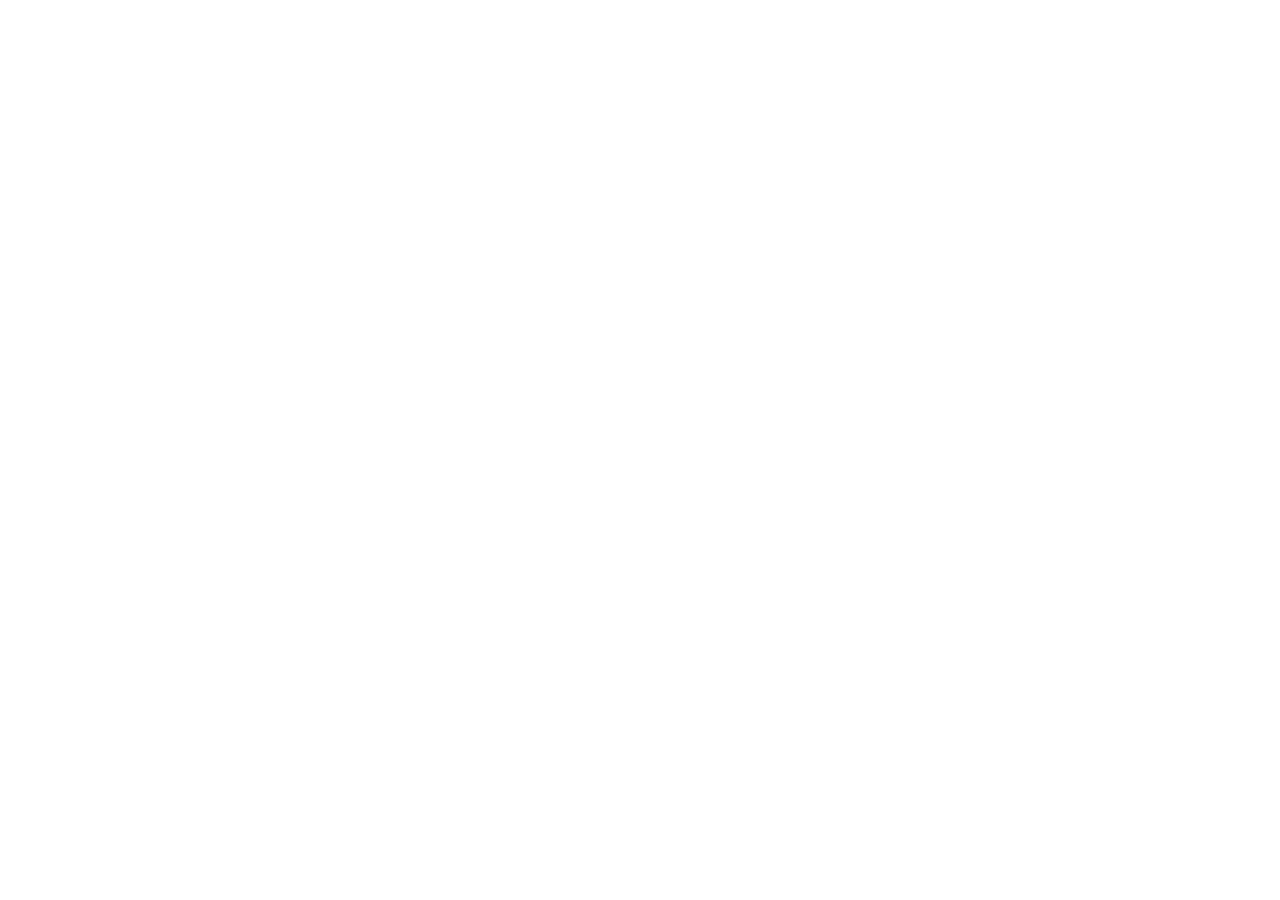
==== src/pages/index.html @ ed371bf7 "chore: init" ====
<!DOCTYPE html>
<html lang="en">
<head>
    <meta charset="UTF-8">
    <meta name="viewport" content="width=device-width, initial-scale=1.0">
    <link rel="shortcut icon" href="./../../assets/khaslana-logo-green.png" type="image/x-icon">
    <title>Khaslana</title>
</head>
<body>
    
</body>
</html>
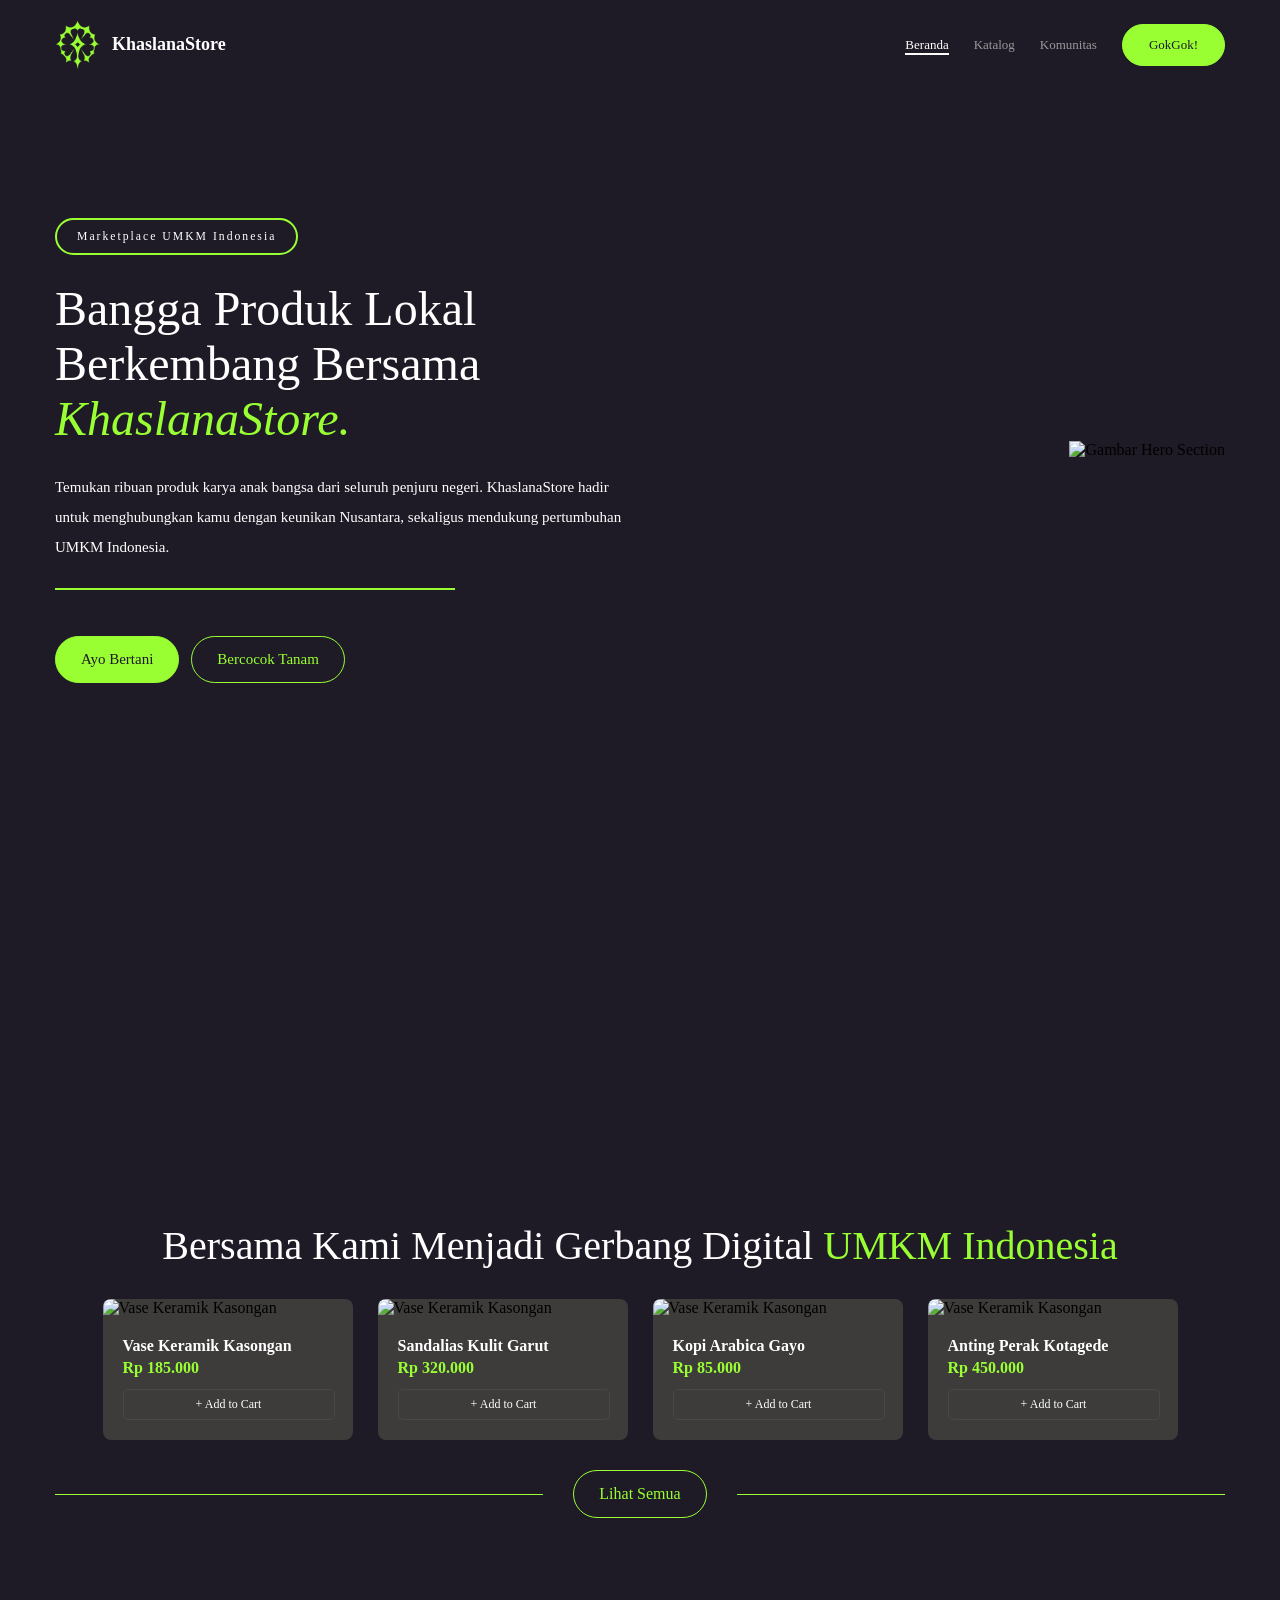
==== commit 75462206: "feat: add some animations" ====
--- a/src/pages/index.html
+++ b/src/pages/index.html
@@ -4,9 +4,135 @@
     <meta charset="UTF-8">
     <meta name="viewport" content="width=device-width, initial-scale=1.0">
     <link rel="shortcut icon" href="./../../assets/khaslana-logo-green.png" type="image/x-icon">
+    <link rel="stylesheet" href="./../styles/index.css">
     <title>Khaslana</title>
 </head>
 <body>
-    
+    <!-- navbar start -->
+    <nav class="navbar">
+        <div class="navbar-left">
+            <img
+                src="./../../assets/khaslana-logo-green.png"
+                alt="Logo Khaslana"
+                class="navbar-logo"
+            />    
+            <div class="logo-name">KhaslanaStore</div>
+        </div>
+        <div class="navbar-right">
+            <ul>
+                <li><a href="./index.html" class="navbar-active">Beranda</a></li>
+                <li><a href="./katalog/index.html">Katalog</a></li>
+                <li><a href="./komunitas/index.html">Komunitas</a></li>
+                <a href="#" class="btn-primary">
+                    GokGok!
+                </a>
+            </ul>
+        </div>
+    </nav>
+    <!-- navbar end -->
+
+    <!-- hero start -->
+    <section class="hero-section">
+        <div class="hero-left">
+            <div class="hero-tag">
+                <h3>Marketplace UMKM Indonesia</h3>
+            </div>   
+            <h1>
+                Bangga Produk Lokal Berkembang Bersama <i>KhaslanaStore.</i>
+            </h1>
+            <p>
+                Temukan ribuan produk karya anak bangsa dari seluruh penjuru negeri. KhaslanaStore hadir untuk menghubungkan kamu dengan keunikan Nusantara, sekaligus mendukung pertumbuhan UMKM Indonesia.
+            </p>
+            <div class="separator"></div>
+            <div class="hero-btn">
+                <a href="#" class="btn-primary">Ayo Bertani</a>
+                <a href="#" class="btn-secondary">Bercocok Tanam</a>
+            </div>
+        </div>
+        <div class="hero-right">
+            <img
+                src="./../../assets/hero-images.png"
+                alt="Gambar Hero Section"
+                class="hero-img"
+            />
+        </div>
+    </section>
+    <!-- hero end -->
+
+    <!-- umkm start -->
+    <section class="umkm-section">
+        <h2>Bersama Kami Menjadi Gerbang Digital <span>UMKM Indonesia</span></h2>
+
+        <div class="umkm-cards">
+            <div class="umkm-card">
+                <img src="./../../assets/vase-keramik.png" alt="Vase Keramik Kasongan">
+                <div class="umkm-data">
+                    <h4 class="umkm-name">
+                        Vase Keramik Kasongan
+                    </h4>
+                    <h4 class="umkm-price">
+                        Rp 185.000
+                    </h4>
+                    <div class="umkm-cart">
+                        <p>+ Add to Cart</p>
+                    </div>
+                </div>
+            </div>
+
+            <div class="umkm-card">
+                <img src="./../../assets/sendal-garut.png" alt="Vase Keramik Kasongan">
+                <div class="umkm-data">
+                    <h4 class="umkm-name">
+                        Sandalias Kulit Garut
+                    </h4>
+                    <h4 class="umkm-price">
+                        Rp 320.000
+                    </h4>
+                    <div class="umkm-cart">
+                        <p>+ Add to Cart</p>
+                    </div>
+                </div>
+            </div>
+
+            <div class="umkm-card">
+                <img src="./../../assets/kopi-gayo.png" alt="Vase Keramik Kasongan">
+                <div class="umkm-data">
+                    <h4 class="umkm-name">
+                        Kopi Arabica Gayo
+                    </h4>
+                    <h4 class="umkm-price">
+                        Rp 85.000
+                    </h4>
+                    <div class="umkm-cart">
+                        <p>+ Add to Cart</p>
+                    </div>
+                </div>
+            </div>
+
+            <div class="umkm-card">
+                <img src="./../../assets/anting-perak.png" alt="Vase Keramik Kasongan">
+                <div class="umkm-data">
+                    <h4 class="umkm-name">
+                        Anting Perak Kotagede
+                    </h4>
+                    <h4 class="umkm-price">
+                        Rp 450.000
+                    </h4>
+                    <div class="umkm-cart">
+                        <p>+ Add to Cart</p>
+                    </div>
+                </div>
+            </div>
+        </div>
+
+        <div class="umkm-outline">
+            <div class="umkm-separator"></div>
+            <a href="#" class="btn-secondary">
+                Lihat Semua
+            </a>
+            <div class="umkm-separator"></div>
+        </div>
+    </section>
+    <!-- umkm end -->
 </body>
 </html>
--- a/src/styles/index.css
+++ b/src/styles/index.css
@@ -0,0 +1,511 @@
+@import url('https://fonts.googleapis.com/css2?family=Google+Sans:ital,opsz,wght@0,17..18,400..700;1,17..18,400..700&display=swap');
+
+* {
+    margin: 0;
+    padding: 0;
+}
+
+body {
+    background-color: #1E1B26;
+    font-family: 'Google Sans';
+}
+
+/* navbar start */
+.navbar {
+    display: flex;
+    position: fixed;
+    justify-content: space-between;
+    align-items: center;
+    padding: 20px 55px;
+    width: 100%;
+    box-sizing: border-box;
+}
+
+.navbar-logo {
+    width: 45px;
+}
+
+.navbar-left {
+    display: flex;
+    flex-direction: row;
+    align-items: center;
+    color: white;
+    font-weight: bold;
+    font-size: 18px;
+    gap: 12px;
+}
+
+.navbar-right ul {
+    display: flex;
+    flex-direction: row;
+    align-items: center;
+    list-style: none;
+    gap: 25px;
+    font-size: 13px;
+    font-weight: 500;
+}
+
+.navbar-right li a {
+    position: relative;
+    color: #989898;
+    text-decoration: none;
+    transition: color 200ms ease;
+}
+
+.navbar-right li a::after {
+    content: "";
+    position: absolute;
+    left: 0;
+    bottom: -3px;
+    width: 100%;
+    height: 2px;
+    background-color: white;
+    transform: scaleX(0);
+    transform-origin: left;
+    transition: transform 250ms cubic-bezier(.4,0,.2,1);
+}
+
+.navbar-right li a:hover {
+    color: white;
+}
+
+.navbar-right li a:hover::after {
+    transform: scaleX(1);
+}
+
+.navbar-right li a.navbar-active {
+    color: white;
+}
+
+.navbar-right li a.navbar-active::after {
+    transform: scaleX(1);
+}
+
+.navbar-right .btn-primary {
+    color: #1E1B26;
+    background-color: #99FF33;
+    padding: 12px 26px;
+    border-radius: 100px;
+}
+/* navbar end */
+
+/* hero start */
+.hero-section {
+    display: flex;
+    height: 100vh;
+    justify-content: space-between;
+    align-items: center;
+    padding: 0 55px;
+    gap: 30px;
+}
+
+.hero-section h1 {
+    font-weight: 500;
+    color: white;
+    font-size: 48px;
+    max-width: 600px;
+}
+
+.hero-section h1 i {
+    color: #99FF33;
+}
+
+.hero-left {
+    display: flex;
+    flex-direction: column;
+    gap: 26px;
+    flex: 1;
+}
+
+.hero-left p {
+    color: white;
+    font-size: 15px;
+    max-width: 570px;
+    line-height: 30px;
+}
+
+.hero-left .separator {
+    background-color: #99FF33;
+    height: 2px;
+    width: 400px;
+}
+
+.hero-tag h3 {
+    font-weight: 300;
+}
+
+.hero-tag {
+    color: white;
+    font-weight: 200;
+    font-size: 10px;
+    border: 2px solid #99FF33;
+    border-radius: 100px;
+    padding: 10px 20px;
+    width: fit-content;
+    letter-spacing: 2px;
+    transition: all;
+    transition-duration: 200ms;
+}
+
+.hero-tag:hover {
+    letter-spacing: 3px;
+    transition: all;
+    transition-duration: 200ms;
+}
+
+.hero-right .hero-img {
+    width: 100%;
+    max-width: 400px;
+}
+
+.hero-btn {
+    display: flex;
+    gap: 12px;
+    margin-top: 20px;
+}
+
+.hero-btn a {
+    padding: 14px 25px;
+    font-size: 15px;
+    font-weight: 500;
+    border-radius: 100px;
+    text-decoration: none;
+}
+/* hero end */
+
+/* btn style start */
+.btn-primary {
+    color: #1E1B26;
+    background-color: #99FF33;
+    border: 1px #99FF33 solid;
+    border-radius: 100px;
+    padding: 14px 25px;
+    font-weight: 500;
+    text-decoration: none;
+    transition: all;
+    transition-duration: 300ms;
+}
+
+.btn-primary:hover {
+    color: #99FF33;
+    background-color: transparent;
+    transition: all;
+    transition-duration: 200ms;
+}
+
+.btn-secondary {
+    color: #99FF33;
+    border: 1px #99FF33 solid;
+    text-decoration: none;
+    border-radius: 100px;
+    padding: 14px 25px;
+    font-weight: 500;
+    transition: all;
+    transition-duration: 300ms;
+}
+
+.btn-secondary:hover {
+    color: #1E1B26;
+    background-color: #99FF33;
+    transition: all;
+    transition-duration: 200ms;
+}
+/* btn style end */
+
+/* umkm start */
+.umkm-section {
+    display: flex;
+    flex-direction: column;
+    align-items: center;
+    justify-content: center;
+    height: 100vh;
+    padding: 20px 55px;
+    gap: 30px;
+}
+
+.umkm-section h2 {
+    font-weight: 500;
+    font-size: 40px;
+    text-align: center;
+    color: white;
+}
+
+.umkm-section h2 span {
+    color:#99FF33;
+}
+
+.umkm-cards {
+    display: grid;
+    grid-template-columns: repeat(4, 1fr);
+    gap: 25px;
+}
+
+.umkm-card {
+    display: flex;
+    flex-direction: column;
+    background-color: #3d3c3b;
+    border-radius: 8px;
+    width: 100%;
+    max-width: 500px;
+}
+
+.umkm-card img {
+    border-radius: 8px 8px 0 0;
+    width: 250px;
+}
+
+.umkm-data {
+    display: flex;
+    flex-direction: column;
+    gap: 4px;
+    padding: 20px 20px;
+}
+
+.umkm-card .umkm-name {
+    color: white;
+}
+
+.umkm-card .umkm-price {
+    color: #99FF33;
+}
+
+.umkm-cart {
+    color: white;
+    display: flex;
+    align-items: center;
+    justify-items: center;
+    text-align: center;
+    border: 1.5px #494847 solid;
+    padding: 7px 0;
+    width: 100%;
+    border-radius: 5px;
+    margin-top: 8px;
+}
+
+.umkm-cart p {
+    width: 100%;
+    font-size: 12px;
+}
+
+.umkm-outline {
+    display: flex;
+    justify-content: space-between;
+    align-items: center;
+    width: 100%;
+    gap: 30px;
+}
+
+.umkm-separator {
+    height: 1px;
+    width: 100%;
+    background-color: #99FF33;
+    flex: 1;
+}
+/* umkm end */
+
+/* responsive needs */
+@media (min-width: 1533px) {
+    .navbar {
+        padding: 25px 60px;
+    }
+
+    .navbar-logo {
+        width: 60px;
+    }
+
+    .navbar-left {
+        font-size: 24px;
+    }
+
+    .navbar-right ul {
+        font-size: 18px;
+    }
+
+    .navbar-right a {
+        color: #989898;
+        text-decoration: none;
+    }
+
+    .navbar-right .btn-primary {
+        padding: 16px 26px;
+    }
+
+    .hero-section {
+        padding: 0 65px;
+    }
+
+    .hero-section h1 {
+        font-size: 70px;
+        max-width: 750px;
+    }
+
+    .hero-left p {
+        font-size: 20px;
+        max-width: 700px;
+    }
+
+    .hero-tag {
+        font-size: 13px;
+        padding: 15px 25px;
+    }
+
+    .hero-right .hero-img {
+        max-width: 550px;
+    }
+
+    .hero-btn {
+        display: flex;
+        gap: 12px;
+        margin-top: 20px;
+    }
+
+    .hero-btn a {
+        padding: 18px 35px;
+        font-size: 19px;
+        font-weight: 500;
+        border-radius: 100px;
+        text-decoration: none;
+    }
+
+    .umkm-section {
+        display: flex;
+        flex-direction: column;
+        align-items: center;
+        justify-content: center;
+        height: 100vh;
+        padding: 20px 55px;
+        gap: 30px;
+    }
+
+    .umkm-section h2 {
+        font-weight: 500;
+        font-size: 40px;
+        text-align: center;
+        color: white;
+    }
+
+    .umkm-section h2 span {
+        color:#99FF33;
+    }
+
+    .umkm-cards {
+        display: grid;
+        grid-template-columns: repeat(4, 1fr);
+        gap: 25px;
+    }
+
+    .umkm-card {
+        display: flex;
+        flex-direction: column;
+        background-color: #3d3c3b;
+        border-radius: 8px;
+        width: 100%;
+        max-width: 500px;
+    }
+
+    .umkm-card img {
+        border-radius: 8px 8px 0 0;
+        width: 250px;
+    }
+
+    .umkm-data {
+        display: flex;
+        flex-direction: column;
+        gap: 4px;
+        padding: 20px 20px;
+    }
+
+    .umkm-card .umkm-name {
+        color: white;
+    }
+
+    .umkm-card .umkm-price {
+        color: #99FF33;
+    }
+
+    .umkm-cart {
+        color: white;
+        display: flex;
+        align-items: center;
+        justify-items: center;
+        text-align: center;
+        border: 1.5px #494847 solid;
+        padding: 7px 0;
+        width: 100%;
+        border-radius: 5px;
+        margin-top: 8px;
+    }
+
+    .umkm-cart p {
+        width: 100%;
+        font-size: 12px;
+    }
+
+    .umkm-outline {
+        display: flex;
+        justify-content: space-between;
+        align-items: center;
+        width: 100%;
+        gap: 30px;
+    }
+
+    .umkm-separator {
+        height: 1px;
+        width: 100%;
+        background-color: #99FF33;
+        flex: 1;
+    }
+}
+
+@media (max-width: 1080px) {
+    .umkm-section {
+        height: 130vh;
+    }
+
+    .umkm-cards {
+        display: grid;
+        grid-template-columns: repeat(2, 1fr);
+        gap: 25px;
+    }
+}
+
+@media (max-width: 768px) {
+    .hero-section {
+        flex-direction: column;
+        justify-content: start;
+        height: 120vh;
+        padding: 100px 55px;
+        gap: 50px;
+    }
+
+    .hero-left {
+        display: flex;
+        flex-direction: column;
+        gap: 26px;
+        flex: 0;
+    }
+
+    .umkm-section {
+        height: 150vh;
+    }
+
+    .hero-right {
+        width: 100%;
+    }
+
+    .hero-right .hero-img {
+        width: 100%;
+    }
+}
+
+@media (max-width: 500px) {
+    .umkm-section {
+        height: 250vh;
+    }
+
+    .umkm-cards {
+        display: grid;
+        grid-template-columns: repeat(1, 1fr);
+        gap: 25px;
+    }
+}
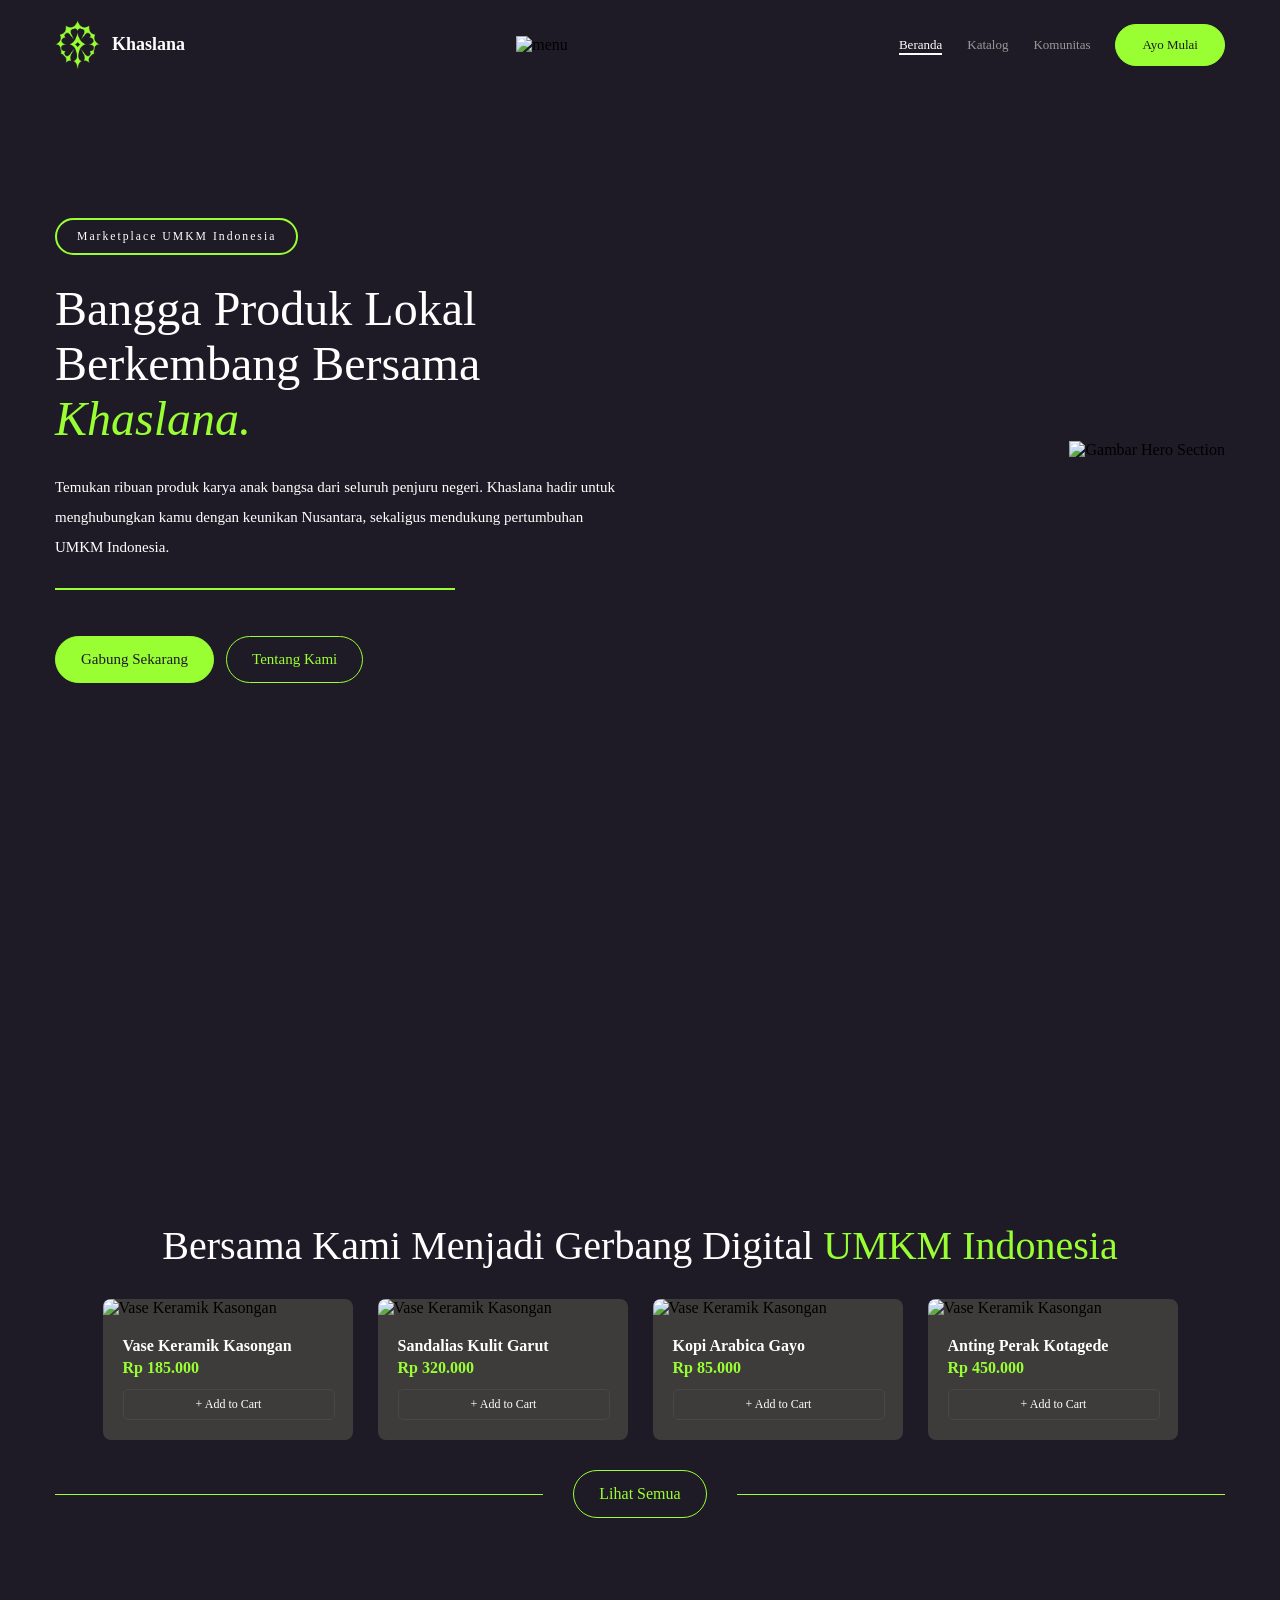
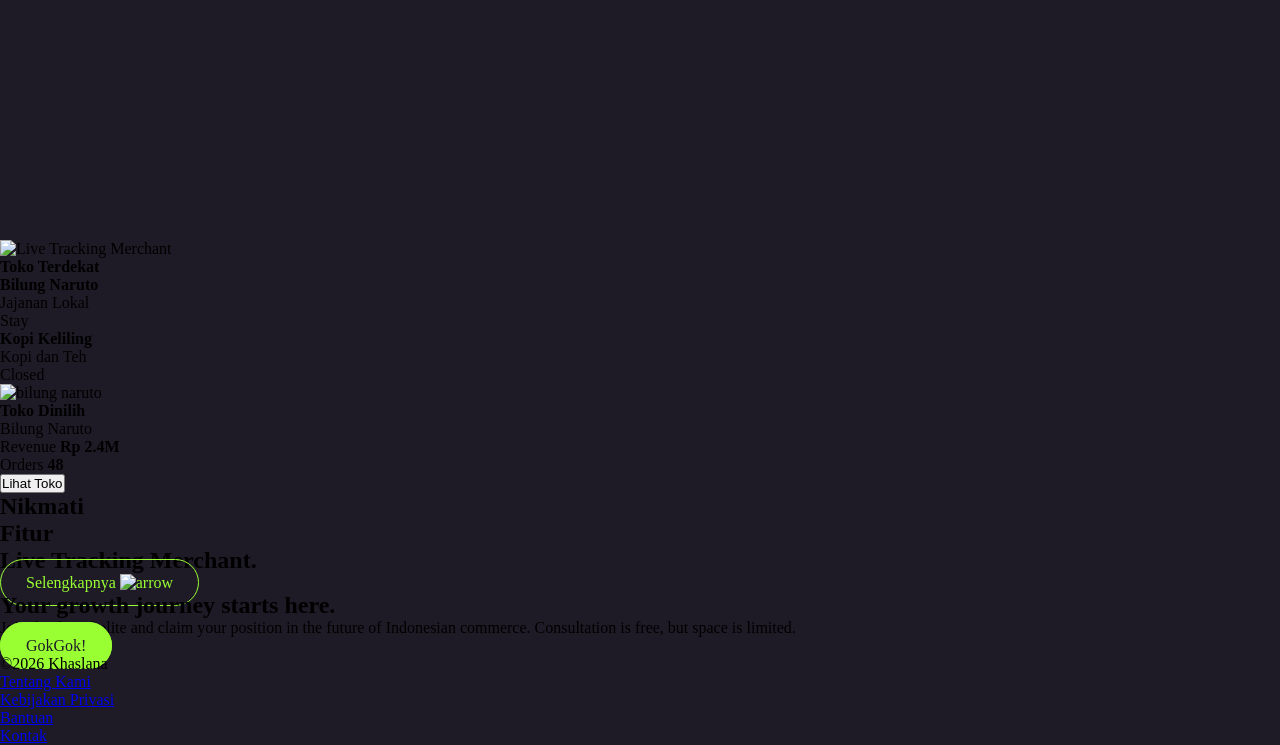
==== commit 33f9f05f: "feat: add back to home button and refactor code" ====
--- a/src/pages/index.html
+++ b/src/pages/index.html
@@ -16,15 +16,18 @@
                 alt="Logo Khaslana"
                 class="navbar-logo"
             />    
-            <div class="logo-name">KhaslanaStore</div>
+            <div class="logo-name">Khaslana</div>
+        </div>
+        <div class="navbar-toggle">
+            <img src="./../../assets/hamburger.png" alt="menu">
         </div>
         <div class="navbar-right">
             <ul>
                 <li><a href="./index.html" class="navbar-active">Beranda</a></li>
                 <li><a href="./katalog/index.html">Katalog</a></li>
                 <li><a href="./komunitas/index.html">Komunitas</a></li>
-                <a href="#" class="btn-primary">
-                    GokGok!
+                <a href="./auth/register.html" class="btn-primary">
+                    Ayo Mulai
                 </a>
             </ul>
         </div>
@@ -38,15 +41,15 @@
                 <h3>Marketplace UMKM Indonesia</h3>
             </div>   
             <h1>
-                Bangga Produk Lokal Berkembang Bersama <i>KhaslanaStore.</i>
+                Bangga Produk Lokal Berkembang Bersama <i>Khaslana.</i>
             </h1>
             <p>
-                Temukan ribuan produk karya anak bangsa dari seluruh penjuru negeri. KhaslanaStore hadir untuk menghubungkan kamu dengan keunikan Nusantara, sekaligus mendukung pertumbuhan UMKM Indonesia.
+                Temukan ribuan produk karya anak bangsa dari seluruh penjuru negeri. Khaslana hadir untuk menghubungkan kamu dengan keunikan Nusantara, sekaligus mendukung pertumbuhan UMKM Indonesia.
             </p>
             <div class="separator"></div>
             <div class="hero-btn">
-                <a href="#" class="btn-primary">Ayo Bertani</a>
-                <a href="#" class="btn-secondary">Bercocok Tanam</a>
+                <a href="#" class="btn-primary">Gabung Sekarang</a>
+                <a href="#" class="btn-secondary">Tentang Kami</a>
             </div>
         </div>
         <div class="hero-right">
@@ -134,5 +137,108 @@
         </div>
     </section>
     <!-- umkm end -->
+
+    <!-- tracking start -->
+     <section class="tracking-section">
+        <div class="tracking-container">
+            <div class="tracking-left">
+                <div class="tracking-map">
+                    <img src="./../../assets/map.png" alt="Live Tracking Merchant">
+
+                    <div class="map-panel-left">
+                        <h4>Toko Terdekat</h4>
+                        <div class="store-item">
+                            <div>
+                                <strong>Bilung Naruto</strong>
+                                <p>Jajanan Lokal</p>
+                            </div>
+                            <span class="status open">Stay</span>
+                        </div>
+                        <div class="store-item">
+                            <div>
+                                <strong>Kopi Keliling</strong>
+                                <p>Kopi dan Teh</p>
+                            </div>
+                            <span class="status closed">Closed</span>
+                        </div>
+                    </div>
+                    <div class="map-panel-right">
+                        <div class="merchant-header">
+                            <img src="./../../assets/bilung-naruto.png" alt="bilung naruto">
+                            <div>
+                                <strong>Toko Dinilih</strong>
+                                <p>Bilung Naruto</p>
+                            </div>
+                        </div>
+                        <div class="merchant-stats">
+                            <div>
+                                <span>Revenue</span>
+                                <strong>Rp 2.4M</strong>
+                            </div>
+                            <div>
+                                <span>Orders</span>
+                                <strong>48</strong>
+                            </div>
+                        </div>
+                        <button>Lihat Toko</button>
+                    </div>
+                    <div class="map-marker"></div>
+                </div>
+            </div>
+            <div class="tracking-right">
+                <h2>
+                    Nikmati<br>
+                    Fitur<br>
+                    <span>Live Tracking Merchant.</span>
+                </h2>
+                <a href="#" class="btn-secondary tracking-btn">
+                    Selengkapnya
+                    <img src="./../../assets/arrow-kanan-atas.png" alt="arrow">
+                </a>
+            </div>
+        </div>
+    </section>
+    <!-- tracking end -->
+
+    <!-- cta start -->
+     <section class="cta-section">
+        <div class="cta-card">
+            <h2>
+                Your growth journey <span>starts here</span>.
+            </h2>
+            <p>
+                Join the digital elite and claim your position in the future of
+                Indonesian commerce. Consultation is free, but space is limited.
+            </p>
+            <a href="#" class="btn-primary cta-btn">GokGok!</a>
+        </div>
+    </section>
+    <!-- cta end -->
+
+    <!-- footer start -->
+    <footer class="footer">
+        <div class="footer-left">
+            <p>&copy;2026 Khaslana</p>
+        </div>
+        <div class="footer-right">
+            <ul>
+                <a href="#">
+                    <li>Tentang Kami</li>
+                </a>
+                <a href="#">
+                    <li>Kebijakan Privasi</li>
+                </a>
+                <a href="#">
+                    <li>Bantuan</li>
+                </a>
+                <a href="#">
+                    <li>Kontak</li>
+                </a>
+            </ul>
+        </div>
+    </footer>
+    <!-- footer end -->
+
+    <script src="./../scripts/index.js" defer></script>
 </body>
 </html>
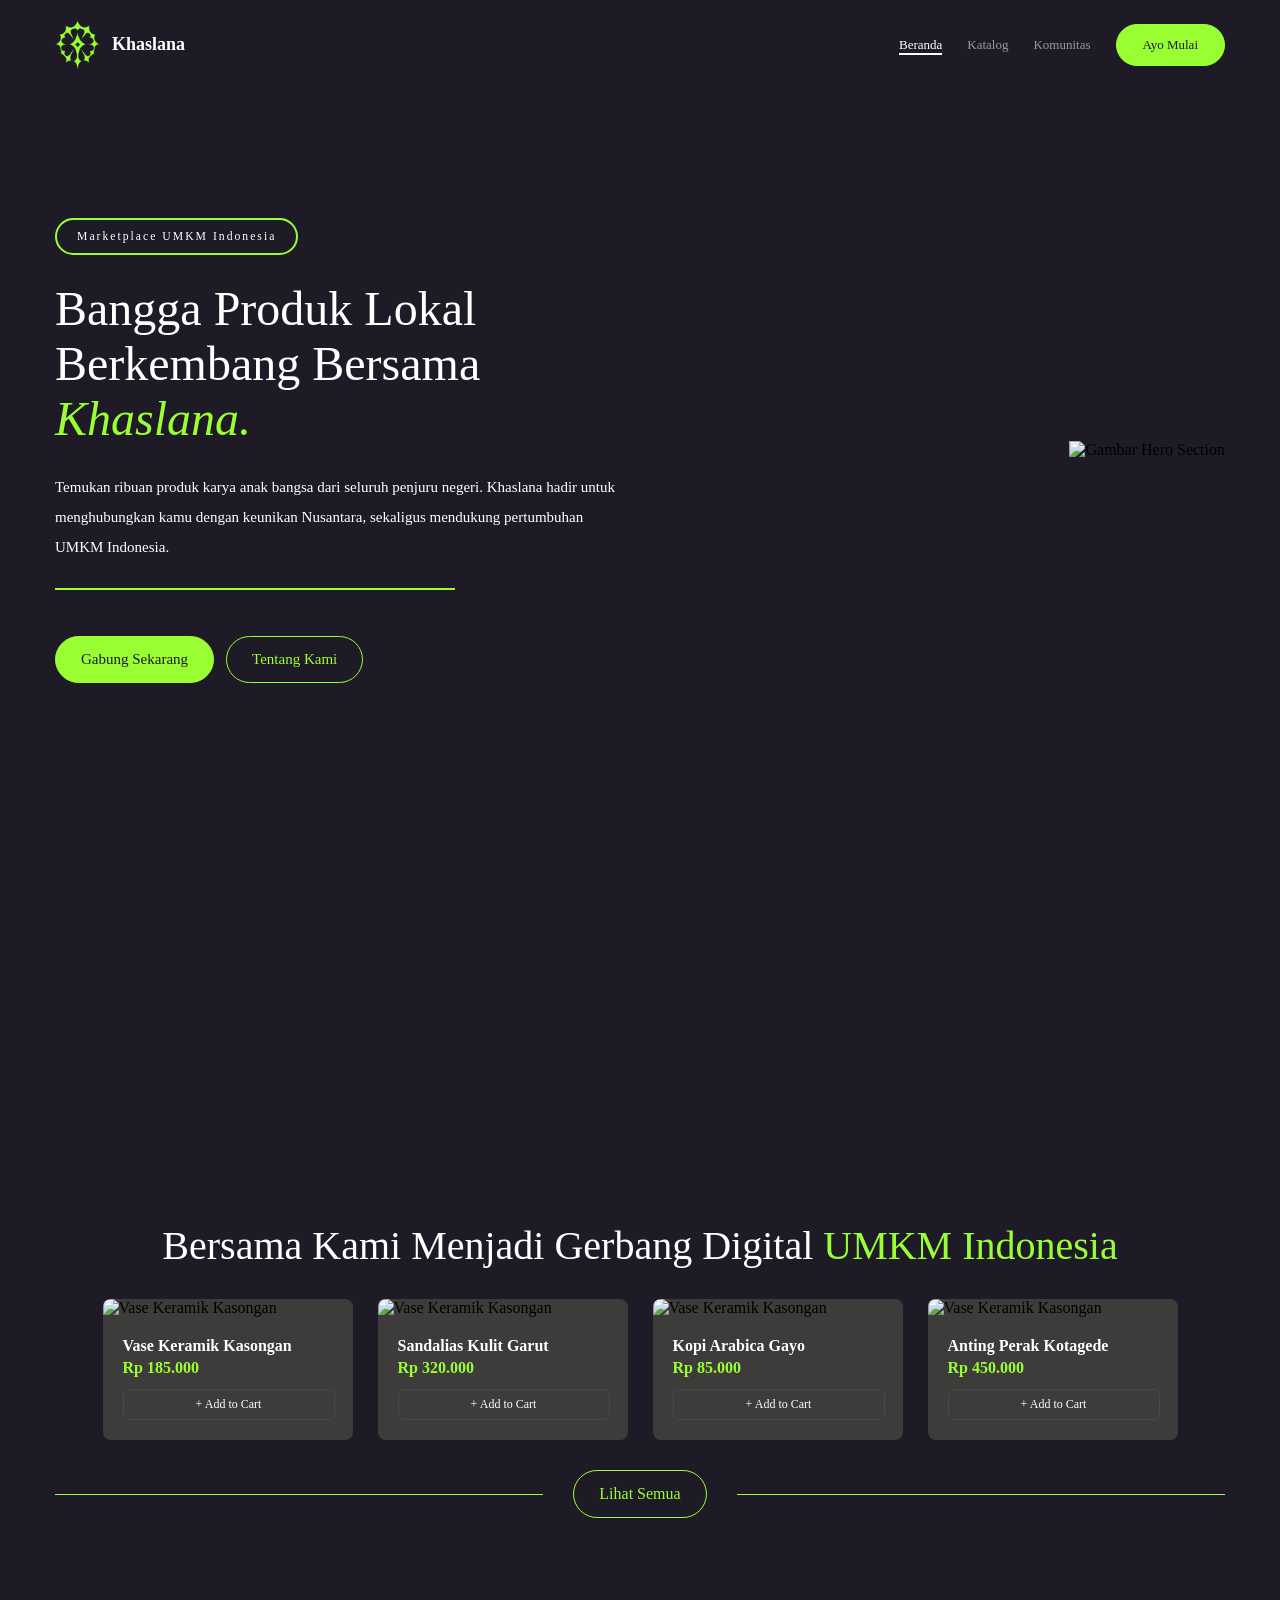
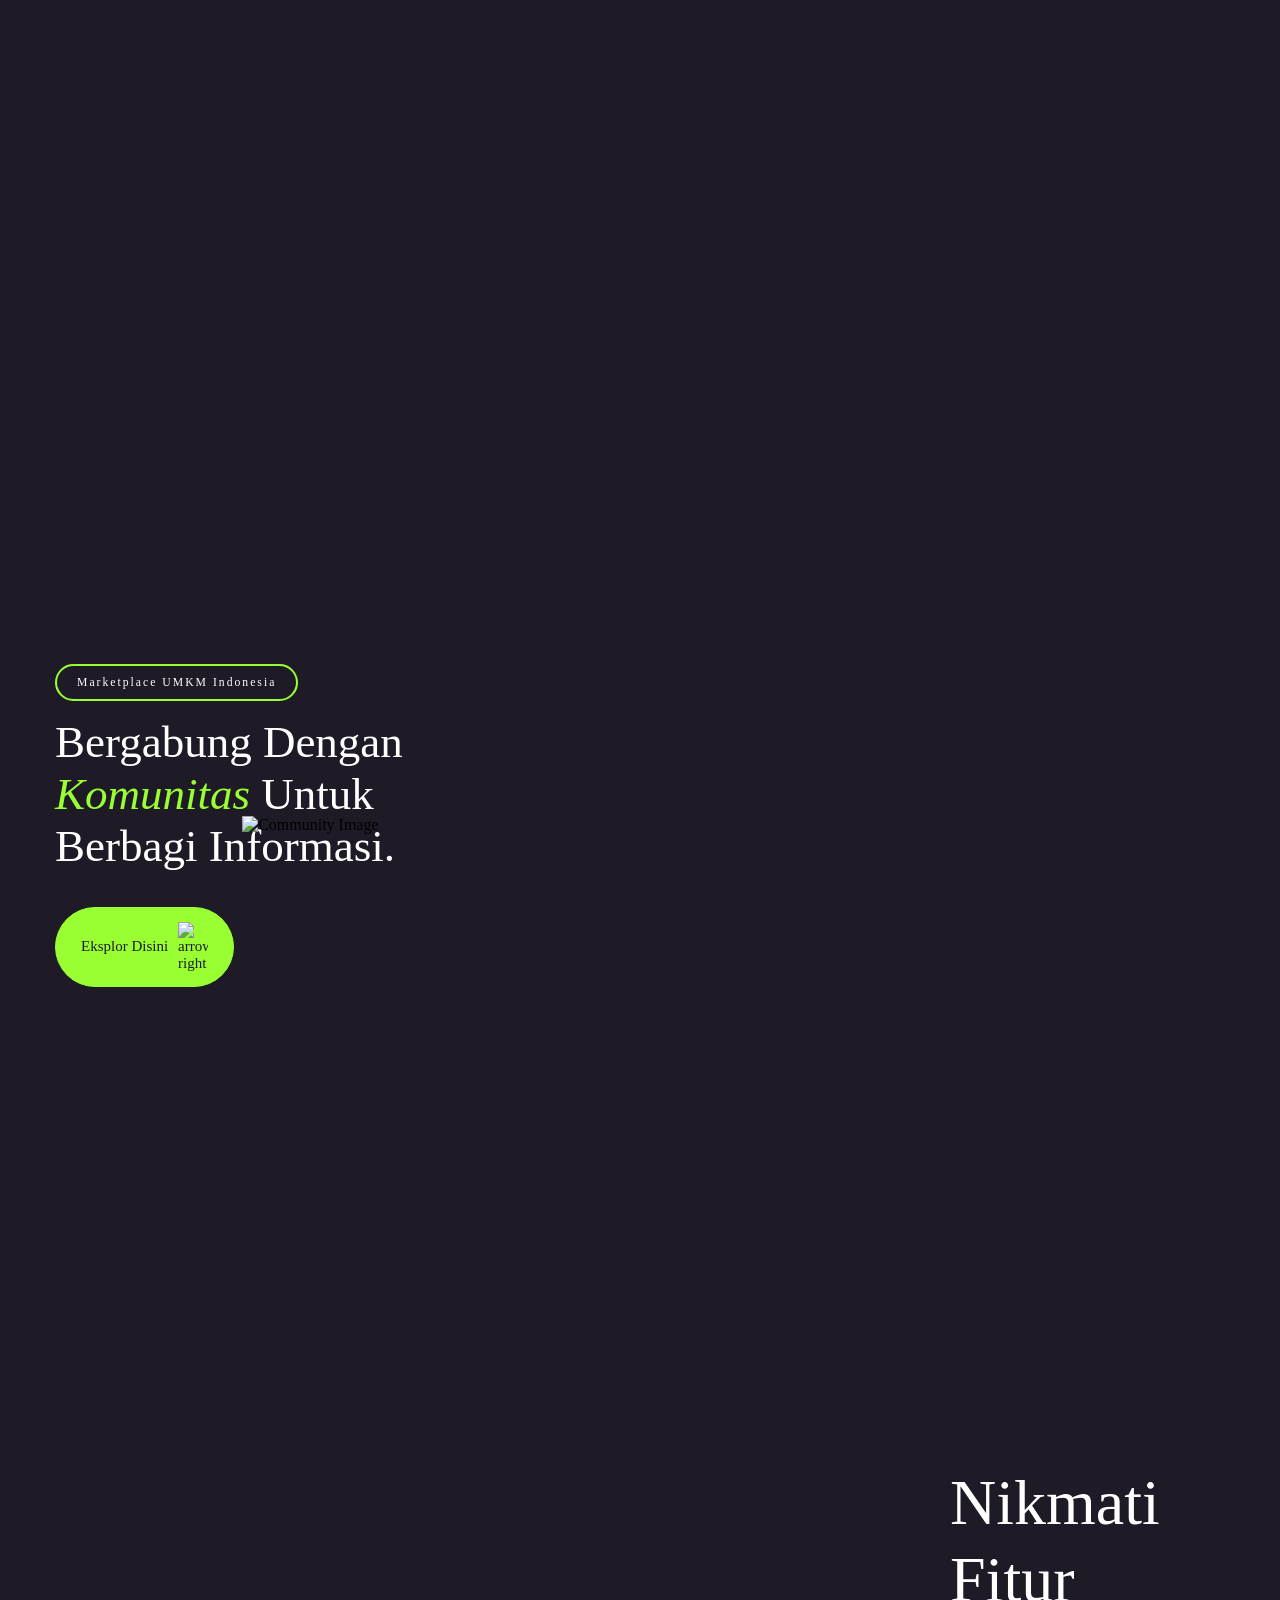
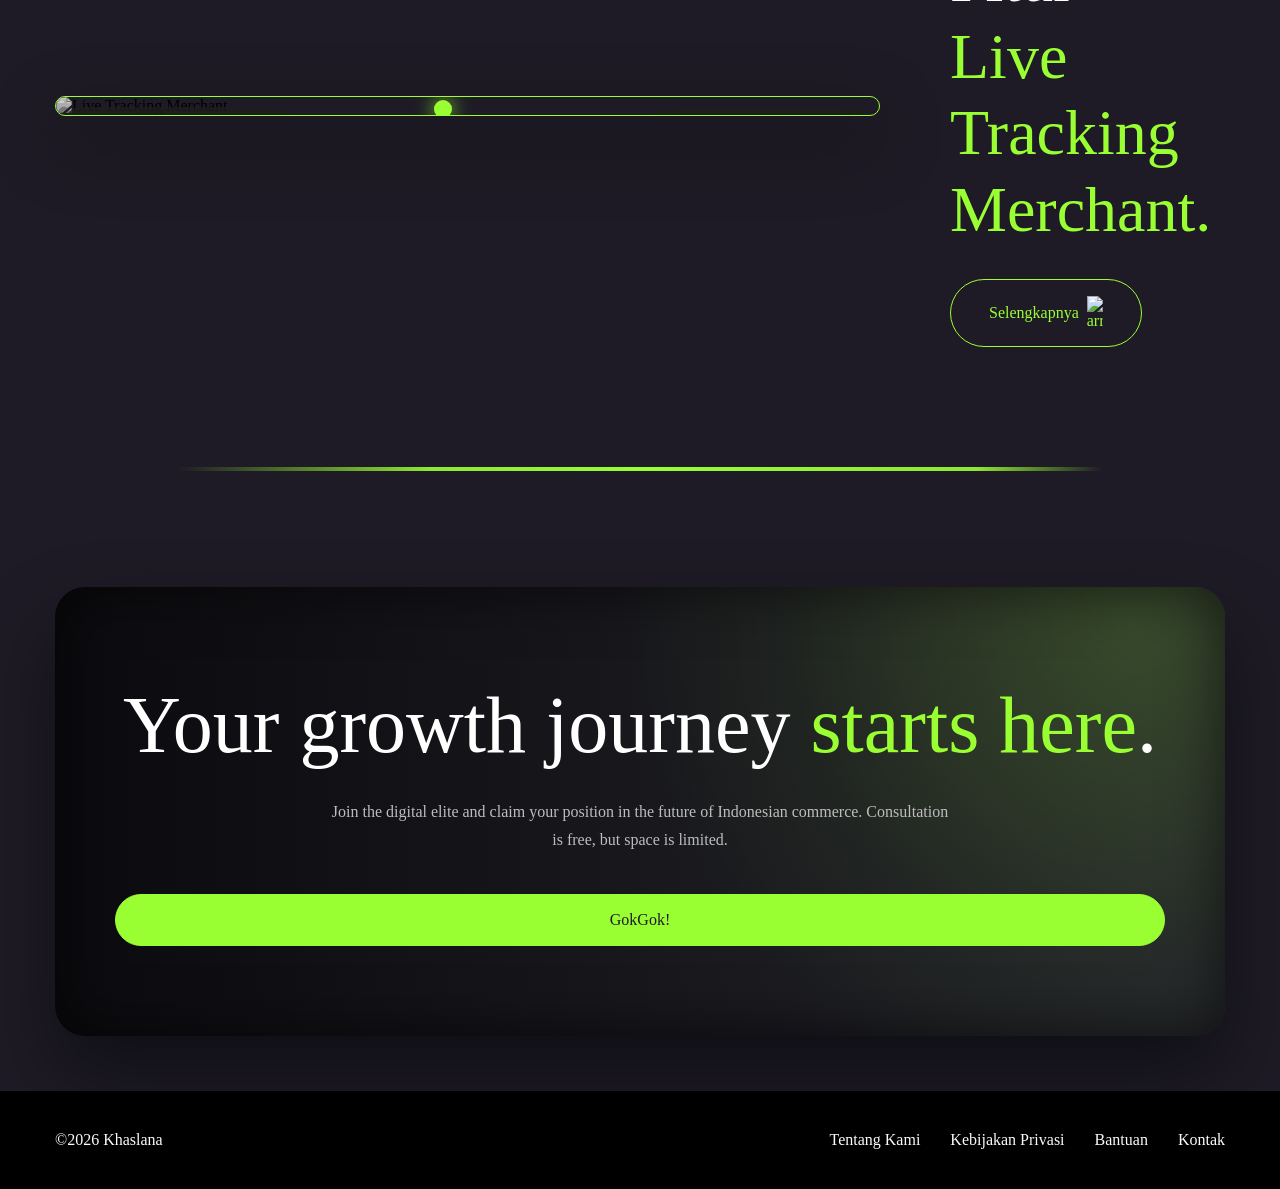
==== commit 022361d2: "chore: merge" ====
--- a/src/pages/index.html
+++ b/src/pages/index.html
@@ -37,7 +37,7 @@
     <!-- hero start -->
     <section class="hero-section">
         <div class="hero-left">
-            <div class="hero-tag">
+            <div class="tag">
                 <h3>Marketplace UMKM Indonesia</h3>
             </div>   
             <h1>
@@ -138,6 +138,28 @@
     </section>
     <!-- umkm end -->
 
+    <!-- community start -->
+    <section class="community-section">
+        <div class="community-left">
+            <div class="tag">
+                <h3>Marketplace UMKM Indonesia</h3>
+            </div>
+            <h2>
+                Bergabung Dengan <i>Komunitas</i> Untuk Berbagi Informasi.
+            </h2>
+            <div class="hero-btn">
+                <a href="#" class="btn-primary community-link">Eksplor Disini
+                    <img src="./../../assets/right-arrow-dark.png" alt="arrow right" width="30px">
+                </a>
+            </div>
+        </div>
+        <div class="community-right">
+            <div class="community-img">
+                <img src="./../../assets/community-img.png" alt="Community Image">
+            </div>
+        </div>
+    </section>
+
     <!-- tracking start -->
      <section class="tracking-section">
         <div class="tracking-container">
--- a/src/styles/index.css
+++ b/src/styles/index.css
@@ -5,9 +5,11 @@
     padding: 0;
 }
 
-body {
+html, body {
     background-color: #1E1B26;
     font-family: 'Google Sans';
+    overflow-x: hidden;
+    max-width: 100vw;
 }
 
 /* navbar start */
@@ -18,7 +20,32 @@
     align-items: center;
     padding: 20px 55px;
     width: 100%;
+    left: 50%;
+    top: 0;
     box-sizing: border-box;
+    background: transparent;
+    border-radius: 999px;
+    z-index: 999;
+
+    transform: translateX(-50%) translateY(0) scale(1);
+    transition:
+        transform 500ms cubic-bezier(.22,1,.36,1),
+        padding 450ms ease,
+        background 450ms ease,
+        box-shadow 450ms ease,
+        backdrop-filter 450ms ease;
+}
+
+.navbar.navbar-scrolled {
+    padding: 12px 35px;
+
+    transform: translateX(-50%) translateY(15px) scale(0.92);
+    background: rgba(30, 27, 38, 0.75);
+    backdrop-filter: blur(14px);
+    -webkit-backdrop-filter: blur(14px);
+
+    border: 1px solid rgba(255,255,255,0.08);
+    box-shadow: 0 10px 30px rgba(0,0,0,0.25);
 }
 
 .navbar-logo {
@@ -87,12 +114,23 @@
     padding: 12px 26px;
     border-radius: 100px;
 }
+
+.navbar-toggle {
+    display: none;
+    cursor: pointer;
+    z-index: 1001;
+}
+
+.navbar-toggle img {
+    width: 28px;
+}
 /* navbar end */
 
 /* hero start */
 .hero-section {
     display: flex;
-    height: 100vh;
+    min-height: 100vh;
+    height: auto;
     justify-content: space-between;
     align-items: center;
     padding: 0 55px;
@@ -103,6 +141,7 @@
     font-weight: 500;
     color: white;
     font-size: 48px;
+    width: 100%;
     max-width: 600px;
 }
 
@@ -121,20 +160,21 @@
     color: white;
     font-size: 15px;
     max-width: 570px;
+    width: 100%;
     line-height: 30px;
 }
 
 .hero-left .separator {
     background-color: #99FF33;
     height: 2px;
-    width: 400px;
-}
-
-.hero-tag h3 {
+    width: min(400px, 100%);
+}
+
+.tag h3 {
     font-weight: 300;
 }
 
-.hero-tag {
+.tag {
     color: white;
     font-weight: 200;
     font-size: 10px;
@@ -147,7 +187,7 @@
     transition-duration: 200ms;
 }
 
-.hero-tag:hover {
+.tag:hover {
     letter-spacing: 3px;
     transition: all;
     transition-duration: 200ms;
@@ -175,6 +215,9 @@
 
 /* btn style start */
 .btn-primary {
+    display: flex;
+    align-items: center;
+    justify-content: center;
     color: #1E1B26;
     background-color: #99FF33;
     border: 1px #99FF33 solid;
@@ -218,7 +261,8 @@
     flex-direction: column;
     align-items: center;
     justify-content: center;
-    height: 100vh;
+    min-height: 100vh;
+    height: auto;
     padding: 20px 55px;
     gap: 30px;
 }
@@ -303,6 +347,372 @@
 }
 /* umkm end */
 
+/* community start */
+.community-section {
+    display: flex;
+    align-items: center;
+    justify-content: space-between;
+    width: 100%;
+    min-height: 130vh;
+    height: auto;
+    padding: 0px 55px 55px;
+    gap: 30px;
+    overflow: hidden;
+}
+
+.community-left {
+    display: flex;
+    flex: 1;
+    position: relative;
+    flex-direction: column;
+    color: white;
+    gap: 15px;
+}
+
+.community-left h2 {
+    font-size: 45px;
+    font-weight: 500;
+}
+
+.community-left i {
+    color: #99FF33;
+}
+
+.community-link {
+    display: flex;
+    align-items: center;
+    gap: 10px;
+}
+
+.community-right {
+    display: flex;
+    flex: 2.5;
+    position: relative;
+    z-index: 10;
+}
+
+.community-img {
+    position: relative;
+    max-width: 100%;
+    height: 100%;
+}
+
+.community-img img {
+    position: absolute;
+    width: 1000px;
+    top: 50%;
+    left: -200px;
+    z-index: 1;
+    transform: translateY(-50%);
+}
+
+/* community end */
+
+/* tracking start */
+.tracking-section {
+    padding: 0px 55px 120px;
+    display: flex;
+    justify-content: center;
+    align-items: center;
+}
+
+.tracking-container {
+    max-width: 1200px;
+    width: 100%;
+    display: flex;
+    align-items: center;
+    gap: 70px;
+}
+
+.tracking-left {
+    flex: 3;
+}
+
+.tracking-map {
+    position: relative;
+    border-radius: 22px;
+    overflow: hidden;
+    border: 1px solid #99FF33;
+    box-shadow: 0 25px 70px rgba(0,0,0,0.45);
+}
+
+.tracking-map img {
+    width: 100%;
+    height: 100%;
+    object-fit: cover;
+    display: block;
+    filter: grayscale(100%) brightness(0.8);
+}
+
+.map-panel-left {
+    position: absolute;
+    top: 10px;
+    left: 10px;
+    width: 190px;
+    padding: 18px;
+    border-radius: 14px;
+    background: rgba(30,30,30,0.75);
+    backdrop-filter: blur(10px);
+    color: white;
+}
+
+.map-panel-left h4 {
+    margin-bottom: 15px;
+    font-size: 16px;
+}
+
+.store-item {
+    display: flex;
+    justify-content: space-between;
+    align-items: center;
+    padding: 10px;
+    border-radius: 10px;
+    margin-bottom: 10px;
+    background: rgba(255,255,255,0.05);
+}
+
+.store-item p {
+    font-size: 12px;
+    opacity: 0.7;
+}
+
+.status {
+    font-size: 11px;
+    padding: 4px 10px;
+    border-radius: 999px;
+}
+
+.status.open {
+    background: #99FF33;
+    color: black;
+}
+
+.status.closed {
+    border: 1px solid #777;
+    color: #aaa;
+}
+
+.map-panel-right {
+    position: absolute;
+    top: 10px;
+    right: 10px;
+    width: 180px;
+    padding: 18px;
+    border-radius: 14px;
+    background: rgba(30,30,30,0.8);
+    backdrop-filter: blur(12px);
+    color: white;
+}
+
+.merchant-header {
+    display: flex;
+    gap: 10px;
+    align-items: center;
+    margin-bottom: 15px;
+}
+
+.merchant-header img {
+    width: 38px;
+    height: 38px;
+    border-radius: 8px;
+}
+
+.merchant-stats {
+    display: flex;
+    gap: 10px;
+    margin-bottom: 15px;
+}
+
+.merchant-stats div {
+    flex: 1;
+    background: #111;
+    padding: 10px;
+    border-radius: 8px;
+}
+
+.merchant-stats span {
+    font-size: 11px;
+    opacity: .6;
+    display: block;
+}
+
+.map-panel-right button {
+    width: 100%;
+    padding: 10px;
+    border-radius: 8px;
+    border: none;
+    background: #222;
+    color: white;
+    cursor: pointer;
+}
+
+.map-marker {
+    position: absolute;
+    bottom: 31%;
+    left: 47%;
+    transform: translate(-50%, 50%);
+    width: 18px;
+    height: 18px;
+    background: #99FF33;
+    border-radius: 50%;
+    box-shadow: 0 0 20px #99FF33;
+}
+
+.tracking-right {
+    flex: 1;
+    display: flex;
+    flex-direction: column;
+    gap: 30px;
+}
+
+.tracking-right h2 {
+    color: white;
+    font-size: 64px;
+    font-weight: 500;
+    line-height: 1.2;
+}
+
+.tracking-right h2 span {
+    color: #99FF33;
+}
+
+.tracking-btn {
+    display: flex;
+    align-items: center;
+    justify-content: center;
+    gap: 8px;
+    width: fit-content;
+    padding: 16px 38px;
+    font-size: 16px;
+}
+
+.tracking-btn img {
+    width: 16px;
+}
+
+.tracking-btn img:hover {
+    content: url("./../../assets/arrow-kanan-atas-hover.png");
+}
+/* tracking end */
+
+/* cta start */
+.cta-section {
+    position: relative;
+    padding: 120px 55px 55px;
+    display: flex;
+    justify-content: center;
+    align-items: center;
+}
+
+.cta-section::before {
+    content: "";
+    position: absolute;
+    top: 0;
+    left: 50%;
+    transform: translateX(-50%);
+    width: 82%;
+    height: 4px;
+    border-radius: 999px;
+
+    background: linear-gradient(
+        90deg,
+        transparent 0%,
+        transparent 6%,
+        rgba(153,255,51,0.9) 30%,
+        #99FF33 50%,
+        rgba(153,255,51,0.9) 82%,
+        transparent 94%,
+        transparent 100%
+    );
+    filter: none;
+    opacity: 1;
+    pointer-events: none;
+}
+
+.cta-card {
+    position: relative;
+    width: 100%;
+    max-width: 1100px;
+    padding: 90px 60px;
+    text-align: center;
+    border-radius: 30px;
+    overflow: hidden;
+
+    background:
+        radial-gradient(
+            circle at 92% 8%,
+            rgba(153,255,51,0.18) 0%,
+            rgba(153,255,51,0.10) 18%,
+            rgba(153,255,51,0.04) 30%,
+            transparent 45%
+        ),
+        linear-gradient(
+            90deg,
+            #0b0b0f 0%,
+            #1a1a1f 60%,
+            #23232b 100%
+        );
+    box-shadow:
+        0 40px 80px rgba(0,0,0,0.45),
+        inset 0 0 60px rgba(0,0,0,0.6);
+}
+
+.cta-card h2 {
+    color: white;
+    font-size: 80px;
+    font-weight: 500;
+    line-height: 1.2;
+    margin-bottom: 25px;
+}
+
+.cta-card h2 span {
+    color: #99FF33;
+}
+
+.cta-card p {
+    color: #bdbdbd;
+    font-size: 16px;
+    max-width: 620px;
+    margin: 0 auto 40px auto;
+    line-height: 28px;
+}
+
+.cta-btn {
+    font-size: 16px;
+    padding: 16px 45px;
+}
+/* cta end */
+
+/* footer start */
+.footer {
+    background-color: #000;
+    color: white;
+    display: flex;
+    justify-content: space-between;
+    align-items: center;
+    padding: 40px 55px;
+}
+
+.footer-right ul {
+    display: flex;
+    list-style: none;
+    gap: 30px;
+}
+
+.footer a {
+    text-decoration: none;
+    color: white;
+    transition: all;
+    transition-duration: 200ms;
+}
+
+footer a:hover {
+    color: #99FF33;
+    transition: all;
+    transition-duration: 200ms;
+}
+/* footer end */
+
 /* responsive needs */
 @media (min-width: 1533px) {
     .navbar {
@@ -344,7 +754,7 @@
         max-width: 700px;
     }
 
-    .hero-tag {
+    .tag {
         font-size: 13px;
         padding: 15px 25px;
     }
@@ -455,9 +865,35 @@
         background-color: #99FF33;
         flex: 1;
     }
+
+    .community-section {
+        padding: 20px 70px;
+    }
+
+    .community-left h2 {
+        font-size: 80px;
+        font-weight: 500;
+    }
+
+    .community-img img {
+        position: absolute;
+        width: 1370px;
+        top: 50%;
+        left: -200px;
+        z-index: 1;
+        transform: translateY(-50%);
+    }
 }
 
 @media (max-width: 1080px) {
+    .navbar-left {
+        font-size: 24px;
+    }
+
+    .navbar-right ul {
+        font-size: 18px;
+    }
+
     .umkm-section {
         height: 130vh;
     }
@@ -467,13 +903,100 @@
         grid-template-columns: repeat(2, 1fr);
         gap: 25px;
     }
+
+    .tracking-container {
+        flex-direction: column;
+        gap: 40px;
+    }
+
+    .tracking-left,
+    .tracking-right {
+        flex: unset;
+        width: 100%;
+    }
+
+    .tracking-map {
+        height: 420px;
+    }
+
+    .map-panel-left,
+    .map-panel-right {
+        width: 160px;
+        padding: 14px;
+    }
+}
+
+@media (max-width: 900px) {
+    .navbar-toggle {
+        display: block;
+    }
+
+    .navbar-right {
+        position: absolute;
+        top: 100%;
+        left: 50%;
+        transform: translateX(-50%) translateY(-10px);
+        width: calc(100% - 40px);
+
+        background: rgba(30,27,38,0.95);
+        backdrop-filter: blur(14px);
+        -webkit-backdrop-filter: blur(14px);
+
+        border-radius: 20px;
+        border: 1px solid rgba(255,255,255,0.08);
+
+        opacity: 0;
+        pointer-events: none;
+
+        transition: all 300ms cubic-bezier(.22,1,.36,1);
+    }
+
+    .navbar-left {
+        font-size: 18px;
+    }
+
+    .navbar-right ul {
+        flex-direction: column;
+        padding: 25px;
+        gap: 20px;
+        font-size: 13px;
+    }
+
+    .navbar.menu-open .navbar-right {
+        opacity: 1;
+        pointer-events: auto;
+        transform: translateX(-50%) translateY(15px);
+    }
+
+    .tracking-container {
+        flex-direction: column;
+        text-align: center;
+        gap: 50px;
+    }
+
+    .tracking-right {
+        align-items: center;
+    }
+
+    .tracking-right h2 {
+        font-size: 42px;
+    }
 }
 
 @media (max-width: 768px) {
+    .navbar-left {
+        font-size: 18px;
+    }
+
+    .navbar-right ul {
+        font-size: 13px;
+    }
+
     .hero-section {
         flex-direction: column;
         justify-content: start;
-        height: 120vh;
+        min-height: 100vh;
+        height: auto;
         padding: 100px 55px;
         gap: 50px;
     }
@@ -496,11 +1019,47 @@
     .hero-right .hero-img {
         width: 100%;
     }
+
+    .cta-card {
+        padding: 70px 30px;
+    }
+
+    .cta-card h2 {
+        font-size: 38px;
+    }
+
+    .footer {
+        flex-direction: column;
+        gap: 30px;
+    }
 }
 
 @media (max-width: 500px) {
+    .navbar {
+        padding: 20px 30px;
+    }
+
+    .navbar-left {
+        font-size: 18px;
+    }
+
+    .navbar-right ul {
+        font-size: 13px;
+    }
+
+    .hero-section {
+        padding: 100px 20px;
+    }
+
+    .hero-left {
+        flex-wrap: wrap;
+        flex: 0;
+    }
+    
     .umkm-section {
-        height: 250vh;
+        min-height: 100vh;
+        height: auto;
+        padding: 20px 30px;
     }
 
     .umkm-cards {
@@ -508,4 +1067,21 @@
         grid-template-columns: repeat(1, 1fr);
         gap: 25px;
     }
+
+    .community-section {
+        padding: 20px 30px;;
+    }
+
+    .tracking-section {
+        padding: 80px 30px;
+    }
+
+    .tracking-right h2 {
+        font-size: 34px;
+    }
+
+    .footer {
+        flex-direction: column;
+        gap: 30px;
+    }
 }
